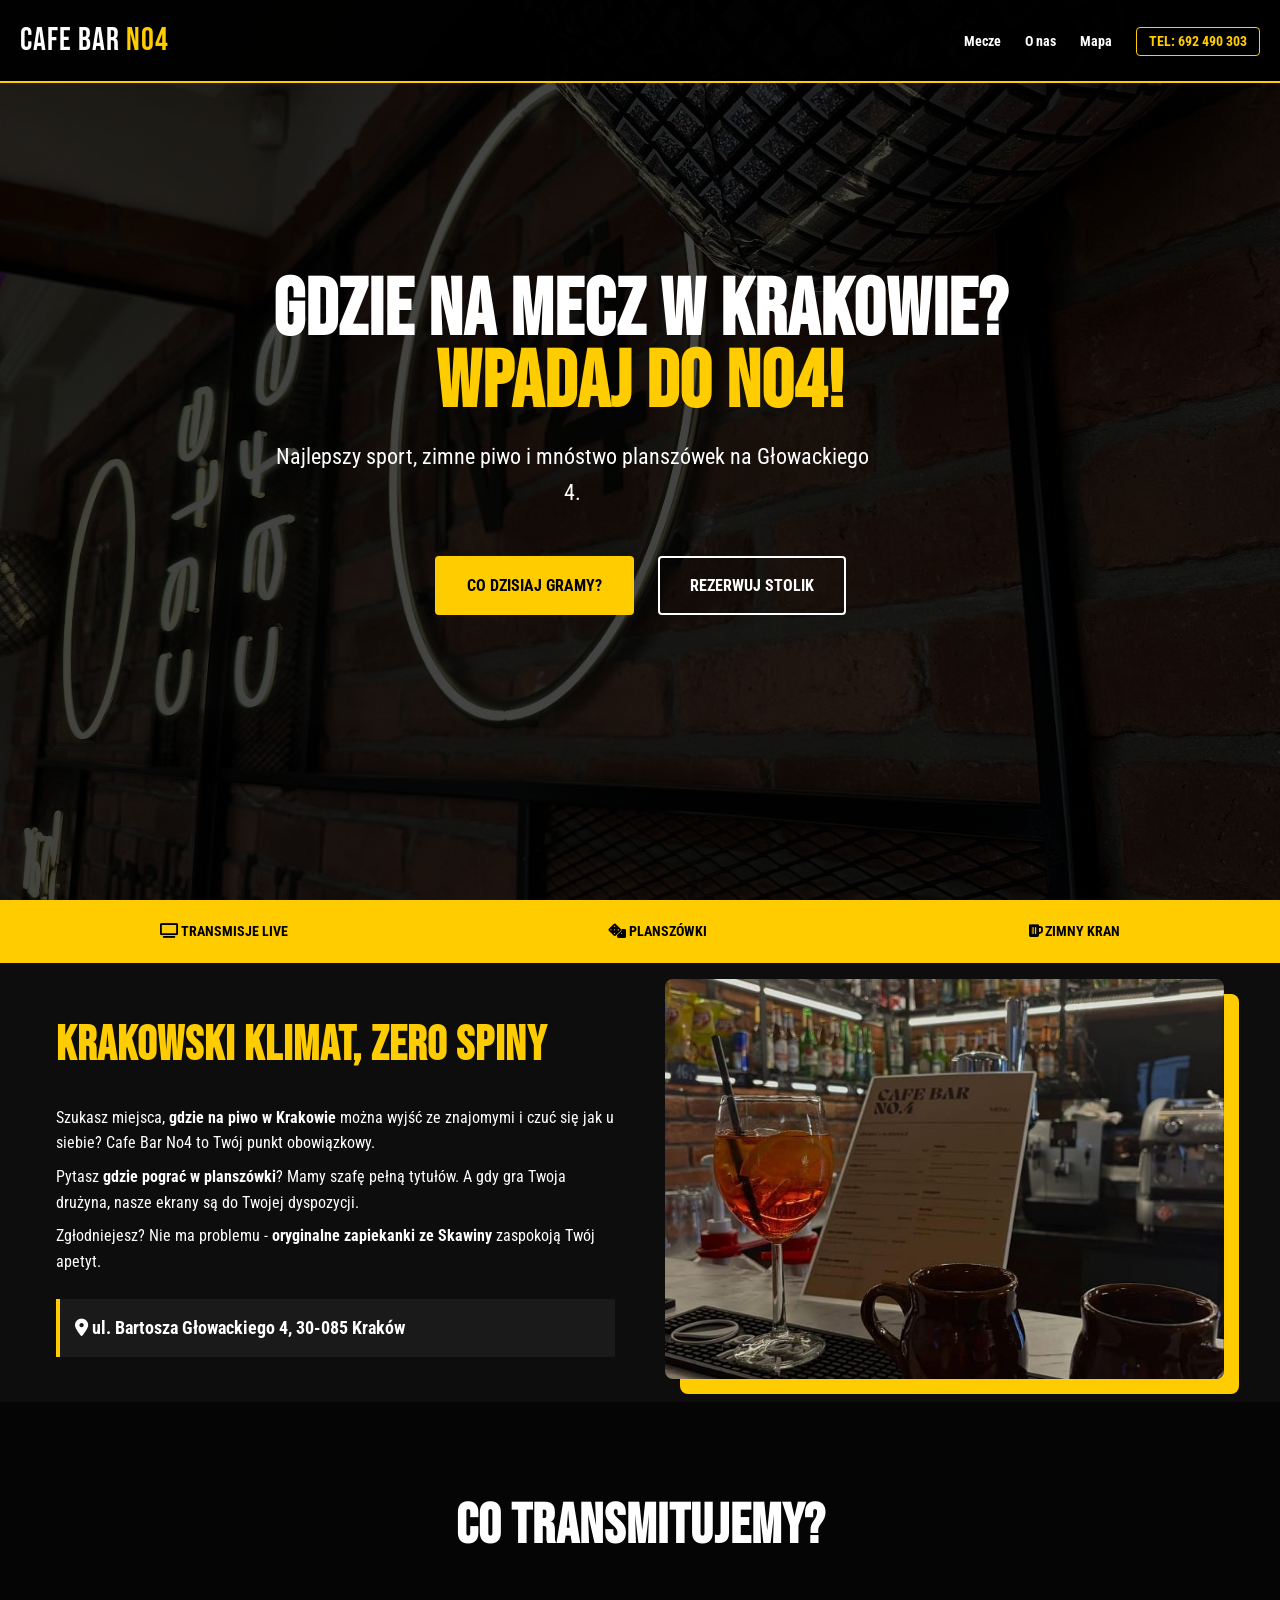
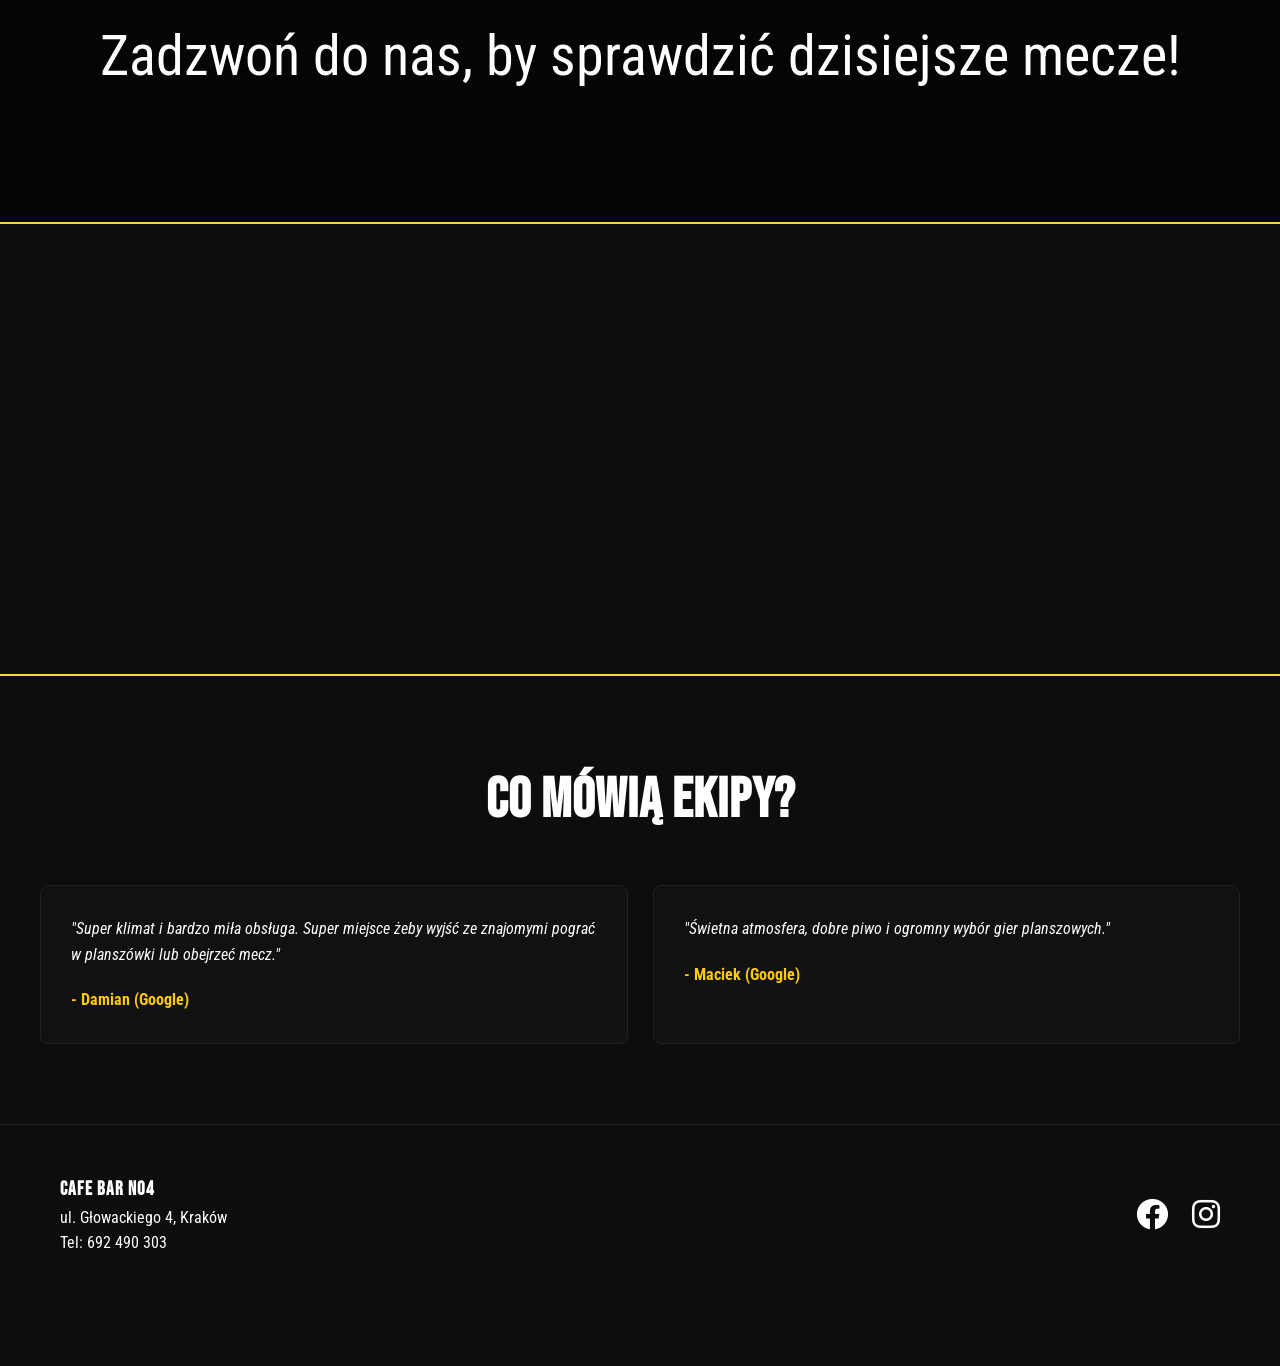
==== index.html @ ab6e10f9 "fix" ====
<!DOCTYPE html>
<html lang="pl">
<head>
    <meta charset="UTF-8">
    <meta name="viewport" content="width=device-width, initial-scale=1.0, maximum-scale=1.0, user-scalable=no">
    <title>Gdzie na mecz w Krakowie? Cafe Bar No4 - Sport, Piwo i Planszówki</title>
    <meta name="description" content="Cafe Bar No4 Kraków (ul. Głowackiego 4). Najlepsze miejsce na mecz live, rzemieślnicze piwo i 50+ planszówek. Sprawdź co dzisiaj transmitujemy!">
    
    <link href="https://fonts.googleapis.com/css2?family=Bebas+Neue&family=Roboto+Condensed:wght@400;700&display=swap" rel="stylesheet">
    <link rel="stylesheet" href="https://cdnjs.cloudflare.com/ajax/libs/font-awesome/6.0.0/css/all.min.css">
    <link href="https://unpkg.com/aos@2.3.1/dist/aos.css" rel="stylesheet">
    <link rel="stylesheet" href="style.css">

    <style>[data-aos] { opacity: 0; }</style>
</head>
<body>

    <nav id="navbar">
        <div class="nav-container">
            <a href="#" class="logo">CAFE BAR <span>No4</span></a>
            <div class="nav-desktop">
                <a href="#sports">Mecze</a>
                <a href="#about">O nas</a>
                <a href="#map">Mapa</a>
                <a href="tel:692490303" class="nav-phone">TEL: 692 490 303</a>
            </div>
        </div>
    </nav>

    <header class="hero">
        <div class="hero-content" data-aos="zoom-in">
            <h1>Gdzie na mecz w Krakowie? <br><span class="yellow">Wpadaj do No4!</span></h1>
            <p>Najlepszy sport, zimne piwo i mnóstwo planszówek na Głowackiego 4.</p>
            <div class="hero-btns">
                <a href="#sports" class="btn-yellow">CO DZISIAJ GRAMY?</a>
                <a href="tel:692490303" class="btn-white">REZERWUJ STOLIK</a>
            </div>
        </div>
    </header>

    <div class="info-strip">
        <div class="strip-item"><i class="fas fa-tv"></i> TRANSMISJE LIVE</div>
        <div class="strip-item"><i class="fas fa-dice"></i> PLANSZÓWKI</div>
        <div class="strip-item"><i class="fas fa-beer"></i> ZIMNY KRAN</div>
    </div>

    <section id="about" class="section container grid">
        <div class="about-text" data-aos="fade-right">
            <h2>Krakowski klimat, zero spiny</h2>
            <p>Szukasz miejsca, <strong>gdzie na piwo w Krakowie</strong> można wyjść ze znajomymi i czuć się jak u siebie? Cafe Bar No4 to Twój punkt obowiązkowy.</p>
            <p>Pytasz <strong>gdzie pograć w planszówki</strong>? Mamy szafę pełną tytułów. A gdy gra Twoja drużyna, nasze ekrany są do Twojej dyspozycji.</p>
            <p>Zgłodniejesz? Nie ma problemu - <strong>oryginalne zapiekanki ze Skawiny</strong> zaspokoją Twój apetyt.</p>
            <div class="address-box">
                <i class="fas fa-map-marker-alt"></i> ul. Bartosza Głowackiego 4, 30-085 Kraków
            </div>
        </div>
        <div class="about-img" data-aos="fade-left">
            <img src="foto.jpg" alt="Wnętrze No4">
        </div>
    </section>

    <section id="sports" class="section bg-darker">
        <div class="container">
            <h2 class="center">CO TRANSMITUJEMY?</h2>
            <div id="match-list" class="match-grid">
                <div class="loader">Sprawdzanie dzisiejszych meczów...</div>
            </div>
        </div>
    </section>

    <section id="map" class="map-section">
        <iframe 
            width="100%" 
            height="450" 
            style="border:0" 
            loading="lazy" 
            allowfullscreen 
            src="https://www.google.com/maps/embed?pb=!1m18!1m12!1m3!1d3183.9623080897013!2d19.903210476924865!3d50.07681461419553!2m3!1f0!2f0!3f0!3m2!1i1024!2i768!4f13.1!3m3!1m2!1s0x47165b6a20a7015d%3A0xbe7b2e2c30377172!2sCafe%20Bar%20No4!5e1!3m2!1spl!2spl!4v1775043217038!5m2!1spl!2spl">
        </iframe>
    </section>

    <section id="reviews" class="section container">
        <h2 class="center">CO MÓWIĄ EKIPY?</h2>
        <div class="review-grid">
            <div class="rev-card" data-aos="fade-up">
                <p>"Super klimat i bardzo miła obsługa. Super miejsce żeby wyjść ze znajomymi pograć w planszówki lub obejrzeć mecz."</p>
                <span>- Damian (Google)</span>
            </div>
            <div class="rev-card" data-aos="fade-up" data-aos-delay="100">
                <p>"Świetna atmosfera, dobre piwo i ogromny wybór gier planszowych."</p>
                <span>- Maciek (Google)</span>
            </div>
        </div>
    </section>

    <footer>
        <div class="container footer-content">
            <div class="f-box">
                <h3>Cafe Bar No4</h3>
                <p>ul. Głowackiego 4, Kraków</p>
                <p>Tel: 692 490 303</p>
            </div>
            <div class="f-social">
                <a href="https://www.facebook.com/cafebarno4/"><i class="fab fa-facebook"></i></a>
                <a href="https://www.instagram.com/cafebarno4/"><i class="fab fa-instagram"></i></a>
            </div>
        </div>
    </footer>

    <div class="mobile-cta">
        <a href="tel:692490303"><i class="fas fa-phone"></i> ZADZWOŃ</a>
        <a href="https://www.google.com/maps/dir/?api=1&destination=Cafe+Bar+No4+Krakow" target="_blank"><i class="fas fa-map-marker-alt"></i> PROWADŹ</a>
    </div>

    <script src="https://unpkg.com/aos@2.3.1/dist/aos.js"></script>
    <script src="script.js"></script>
</body>
</html>
---- style.css ----
:root {
    --yellow: #ffcc00;
    --black: #0d0d0d;
    --grey: #1a1a1a;
    --white: #ffffff;
}

* { margin: 0; padding: 0; box-sizing: border-box; -webkit-tap-highlight-color: transparent; }
body { 
    font-family: 'Roboto Condensed', sans-serif; 
    background: var(--black); color: var(--white); 
    line-height: 1.6; overflow-x: hidden;
}

h1, h2, h3, .logo { font-family: 'Bebas Neue', cursive; letter-spacing: 1px; }
.container { max-width: 1200px; margin: 0 auto; padding: 0 20px; }
.yellow { color: var(--yellow); }
.center { text-align: center; margin-bottom: 40px; font-size: 3.5rem; }
.section { padding: 80px 0; }
.bg-darker { background: #050505; }

/* Navbar */
nav {
    background: rgba(0,0,0,0.95);
    padding: 15px 0;
    position: fixed; width: 100%; top: 0; z-index: 999;
    border-bottom: 2px solid var(--yellow);
}
.nav-container { display: flex; justify-content: space-between; align-items: center; padding: 0 20px; }
.logo { font-size: 2rem; text-decoration: none; color: white; }
.logo span { color: var(--yellow); }
.nav-desktop a { color: white; text-decoration: none; margin-left: 20px; font-weight: bold; font-size: 0.9rem; transition: 0.3s; }
.nav-desktop a:hover { color: var(--yellow); }
.nav-phone { color: var(--yellow) !important; border: 1px solid var(--yellow); padding: 5px 12px; border-radius: 4px; }

/* Hero */
.hero {
    height: 100vh;
    background: linear-gradient(rgba(0,0,0,0.7), rgba(0,0,0,0.7)), url('hero.jpg');
    background-size: cover; background-position: center;
    display: flex; align-items: center; justify-content: center; text-align: center;
}
.hero h1 { font-size: 5rem; line-height: 0.9; margin-bottom: 20px; }
.hero p { font-size: 1.4rem; margin-bottom: 35px; max-width: 600px; }

.btn-yellow, .btn-white { padding: 15px 30px; text-decoration: none; font-weight: bold; display: inline-block; margin: 10px; border-radius: 4px; transition: 0.3s; }
.btn-yellow { background: var(--yellow); color: black; border: 2px solid var(--yellow); }
.btn-white { border: 2px solid white; color: white; }
.btn-yellow:hover { transform: scale(1.05); background: white; border-color: white; }

/* Info Strip */
.info-strip { background: var(--yellow); color: black; display: flex; justify-content: space-around; padding: 20px 0; font-weight: bold; text-transform: uppercase; font-size: 0.9rem; }

/* Grid & About */
.grid { display: grid; grid-template-columns: 1fr 1fr; gap: 50px; align-items: center; padding: 16px; }
.about-text h2 { font-size: 3rem; color: var(--yellow); margin-bottom: 20px; }
.about-text p { margin-bottom: 8px; }
.address-box { background: var(--grey); padding: 15px; border-left: 4px solid var(--yellow); margin-top: 25px; font-weight: bold; font-size: 1.1rem; }
.about-img img { width: 100%; border-radius: 8px; box-shadow: 15px 15px 0 var(--yellow); }

/* Matches */
.match-grid { display: grid; grid-template-columns: repeat(auto-fit, minmax(280px, 1fr)); gap: 20px; }
.match-card { background: var(--grey); padding: 25px; border: 1px solid #333; transition: 0.3s; }
.match-card:hover { border-color: var(--yellow); transform: translateY(-5px); }

/* Mapa */
.map-section { width: 100%; line-height: 0; filter: grayscale(0.4) contrast(1.1); border-top: 2px solid var(--yellow); border-bottom: 2px solid var(--yellow); }
.map-section:hover { filter: grayscale(0); }

/* Reviews */
.review-grid { display: grid; grid-template-columns: 1fr 1fr; gap: 25px; }
.rev-card { background: #111; padding: 30px; border: 1px solid #222; font-style: italic; border-radius: 8px; }
.rev-card span { display: block; margin-top: 20px; color: var(--yellow); font-weight: bold; font-style: normal; }

/* Footer */
footer { padding: 50px 0 110px; border-top: 1px solid #222; }
.footer-content { display: flex; justify-content: space-between; align-items: center; }
.f-social a { color: white; font-size: 2rem; margin-left: 20px; transition: 0.3s; }
.f-social a:hover { color: var(--yellow); }

/* Mobile CTA - Fixed Fix */
.mobile-cta { 
    display: none; 
    position: fixed; bottom: 0; left: 0; width: 100%; 
    background: var(--yellow); z-index: 9999;
    box-shadow: 0 -4px 15px rgba(0,0,0,0.6); height: 65px;
}
.mobile-cta a { 
    flex: 1; display: flex; align-items: center; justify-content: center;
    color: black; text-decoration: none; font-weight: 900; font-size: 0.9rem;
    border-right: 1px solid rgba(0,0,0,0.1); 
}
.mobile-cta i { margin-right: 10px; font-size: 1.2rem; }

@media (max-width: 768px) {
    .grid { grid-template-columns: 1fr; }
    .hero h1 { font-size: 3.2rem; }
    .nav-desktop { display: none; }
    .mobile-cta { display: flex; }
    .info-strip { flex-direction: column; text-align: center; gap: 12px; }
    .review-grid { grid-template-columns: 1fr; }
    .center { font-size: 2.5rem; }
}
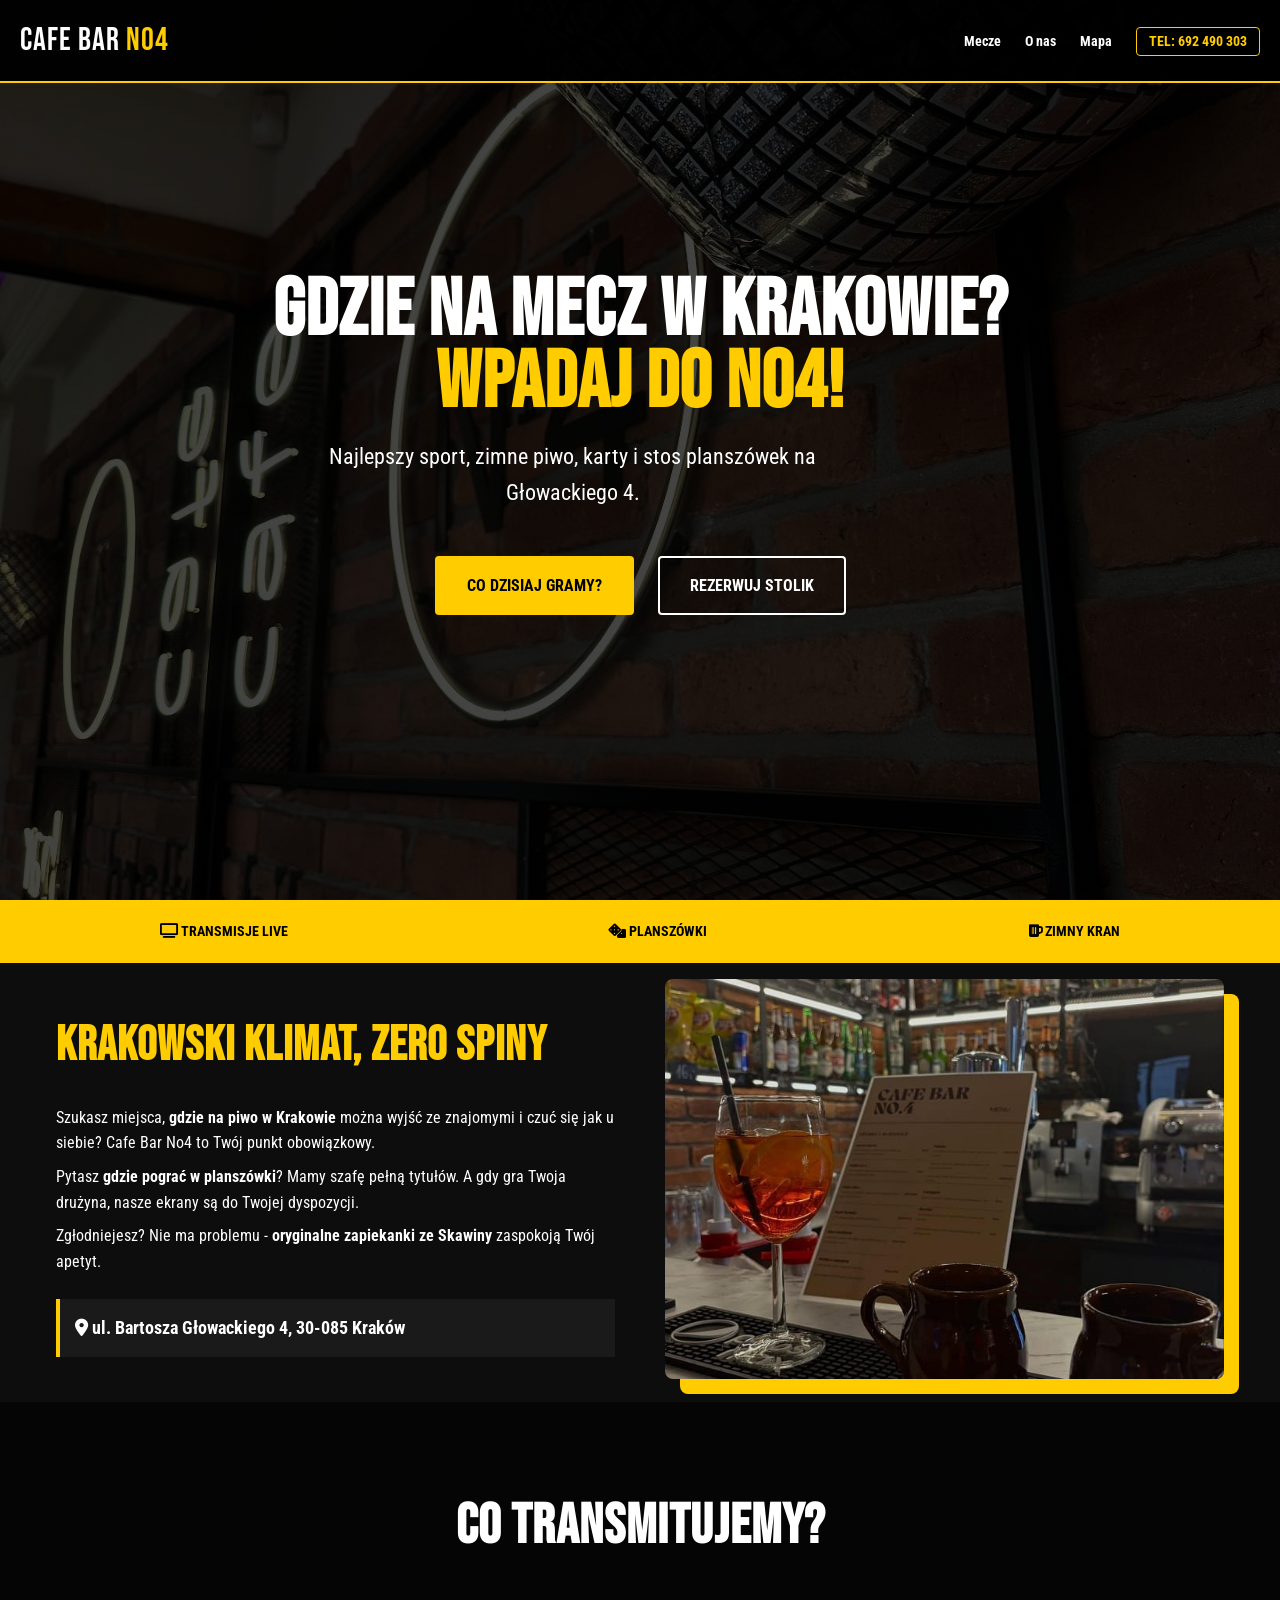
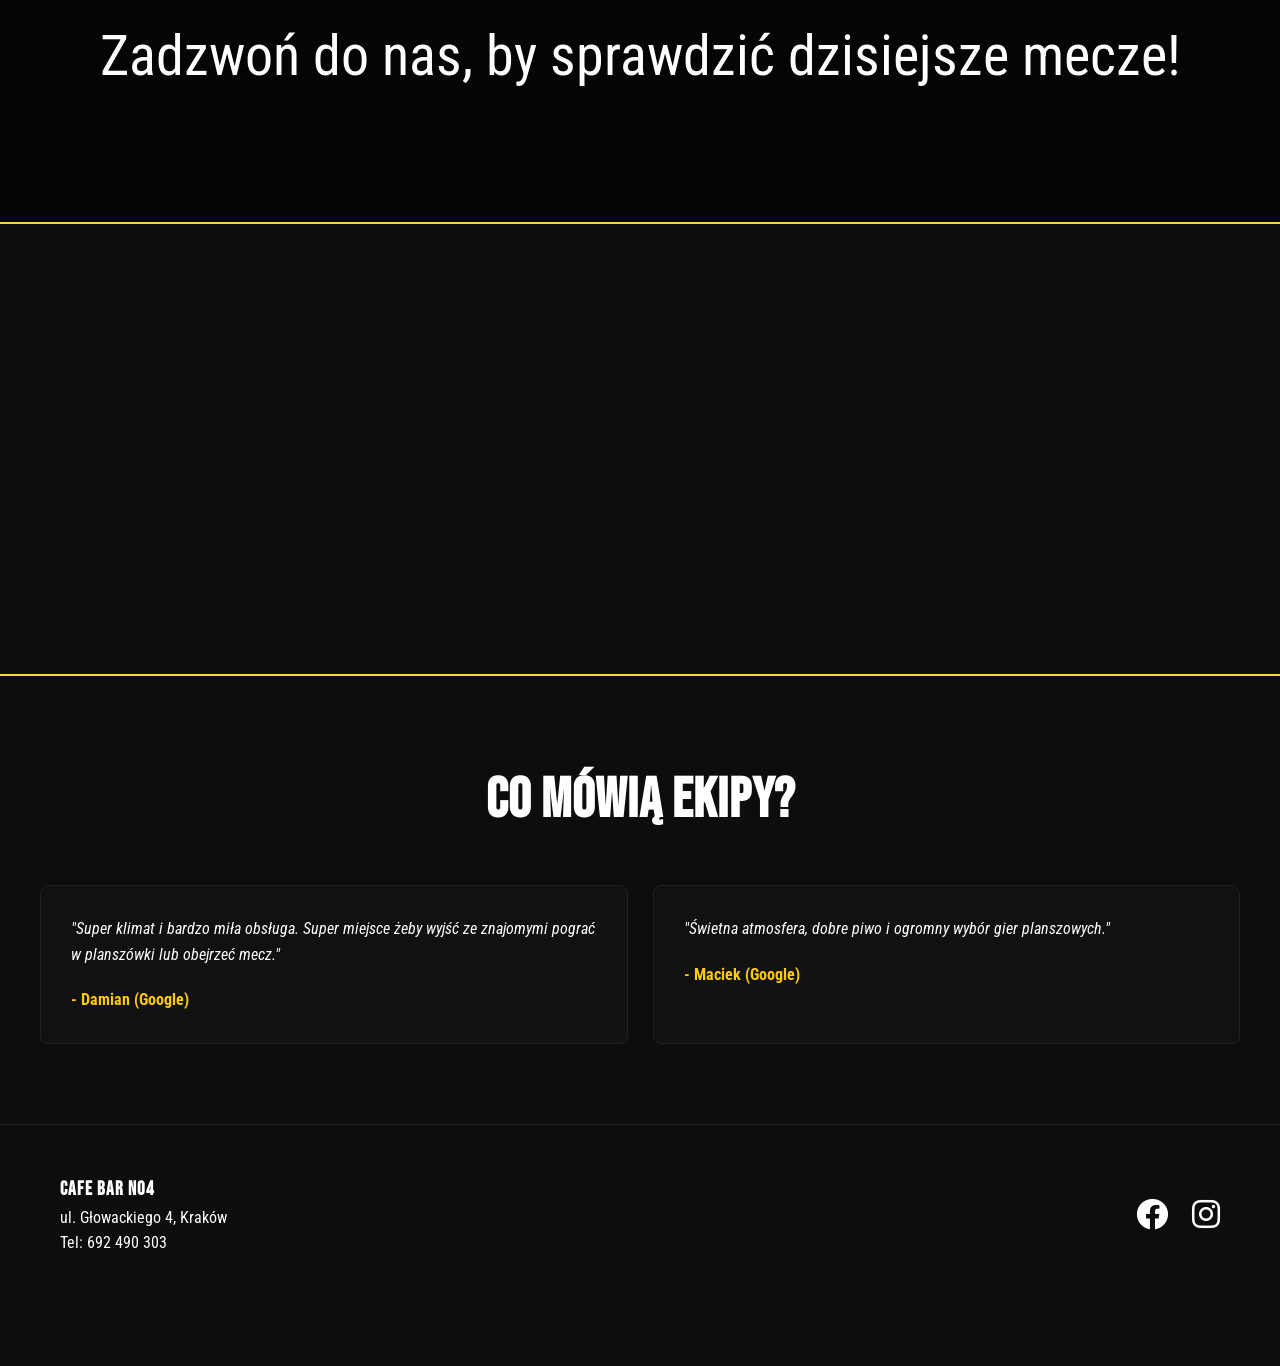
==== commit 2dedf722: "fix" ====
--- a/index.html
+++ b/index.html
@@ -30,7 +30,7 @@
     <header class="hero">
         <div class="hero-content" data-aos="zoom-in">
             <h1>Gdzie na mecz w Krakowie? <br><span class="yellow">Wpadaj do No4!</span></h1>
-            <p>Najlepszy sport, zimne piwo i mnóstwo planszówek na Głowackiego 4.</p>
+            <p>Najlepszy sport, zimne piwo, karty i stos planszówek na Głowackiego 4.</p>
             <div class="hero-btns">
                 <a href="#sports" class="btn-yellow">CO DZISIAJ GRAMY?</a>
                 <a href="tel:692490303" class="btn-white">REZERWUJ STOLIK</a>
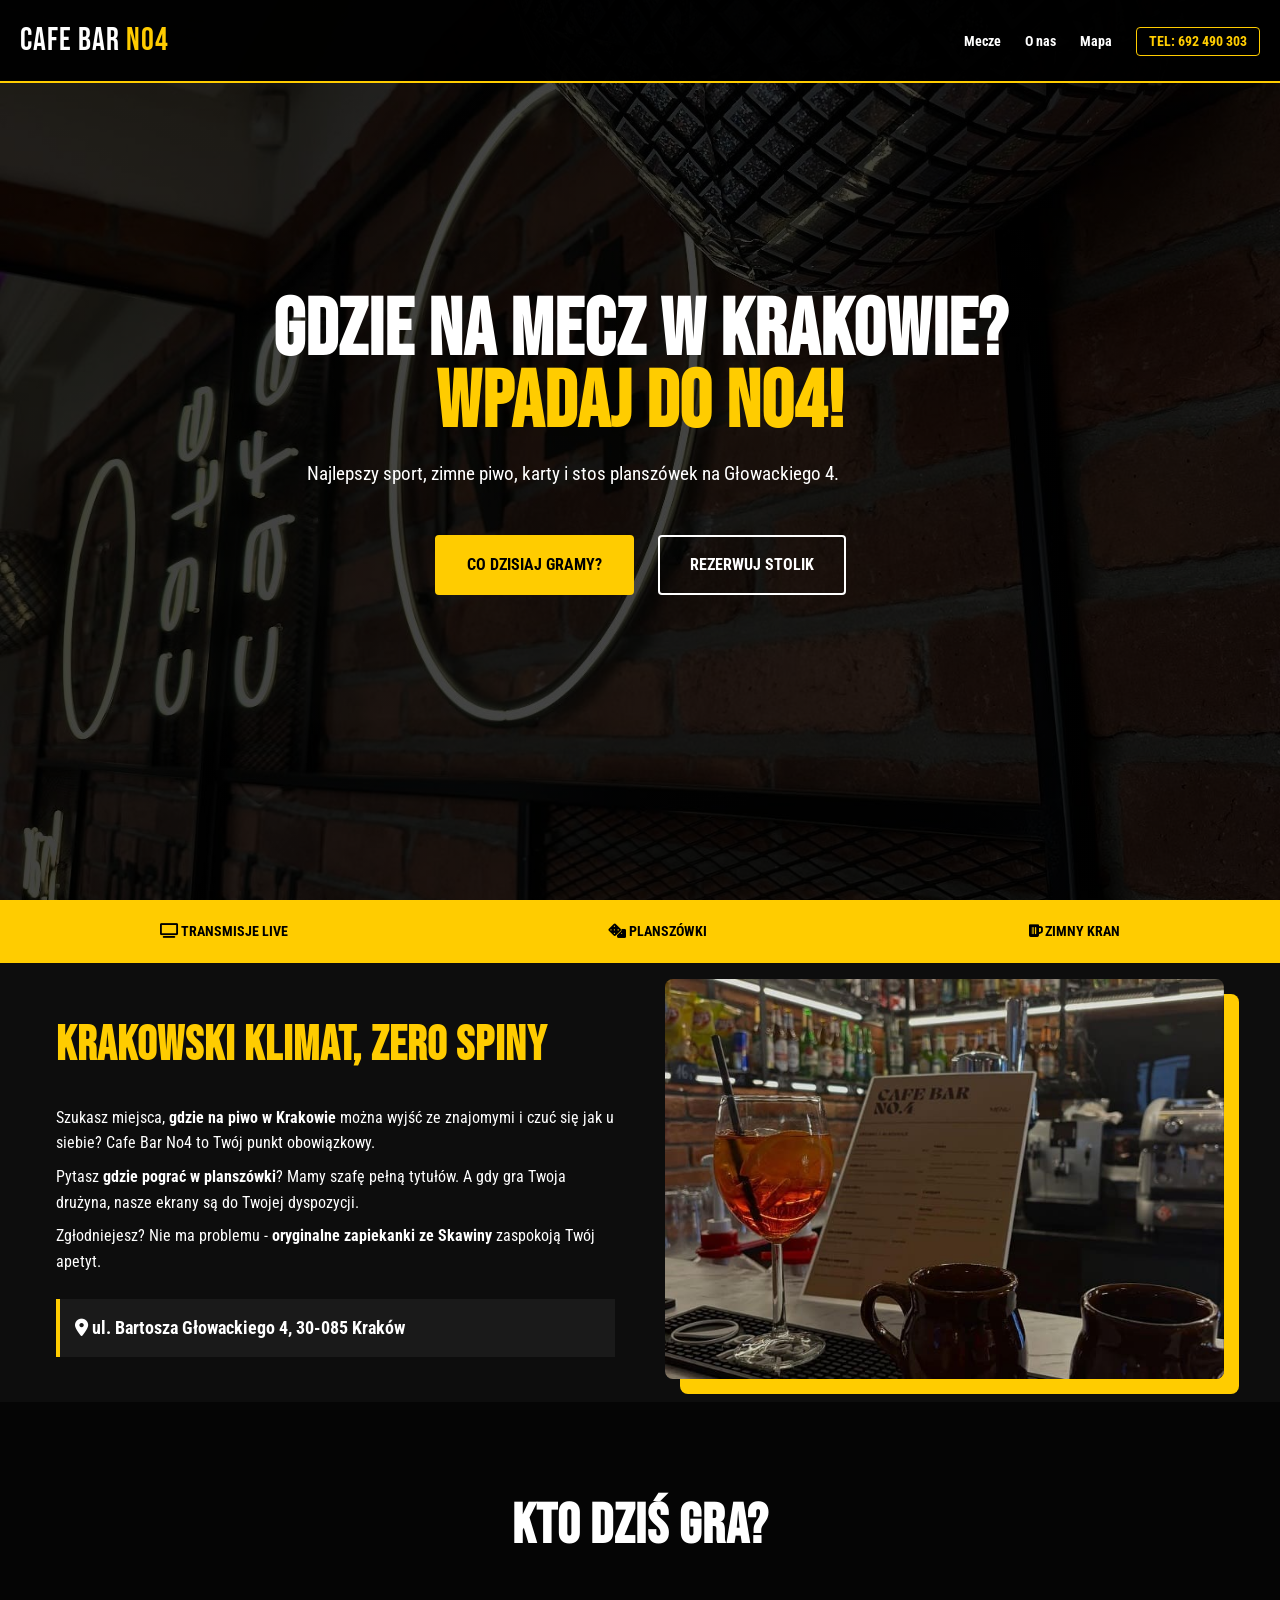
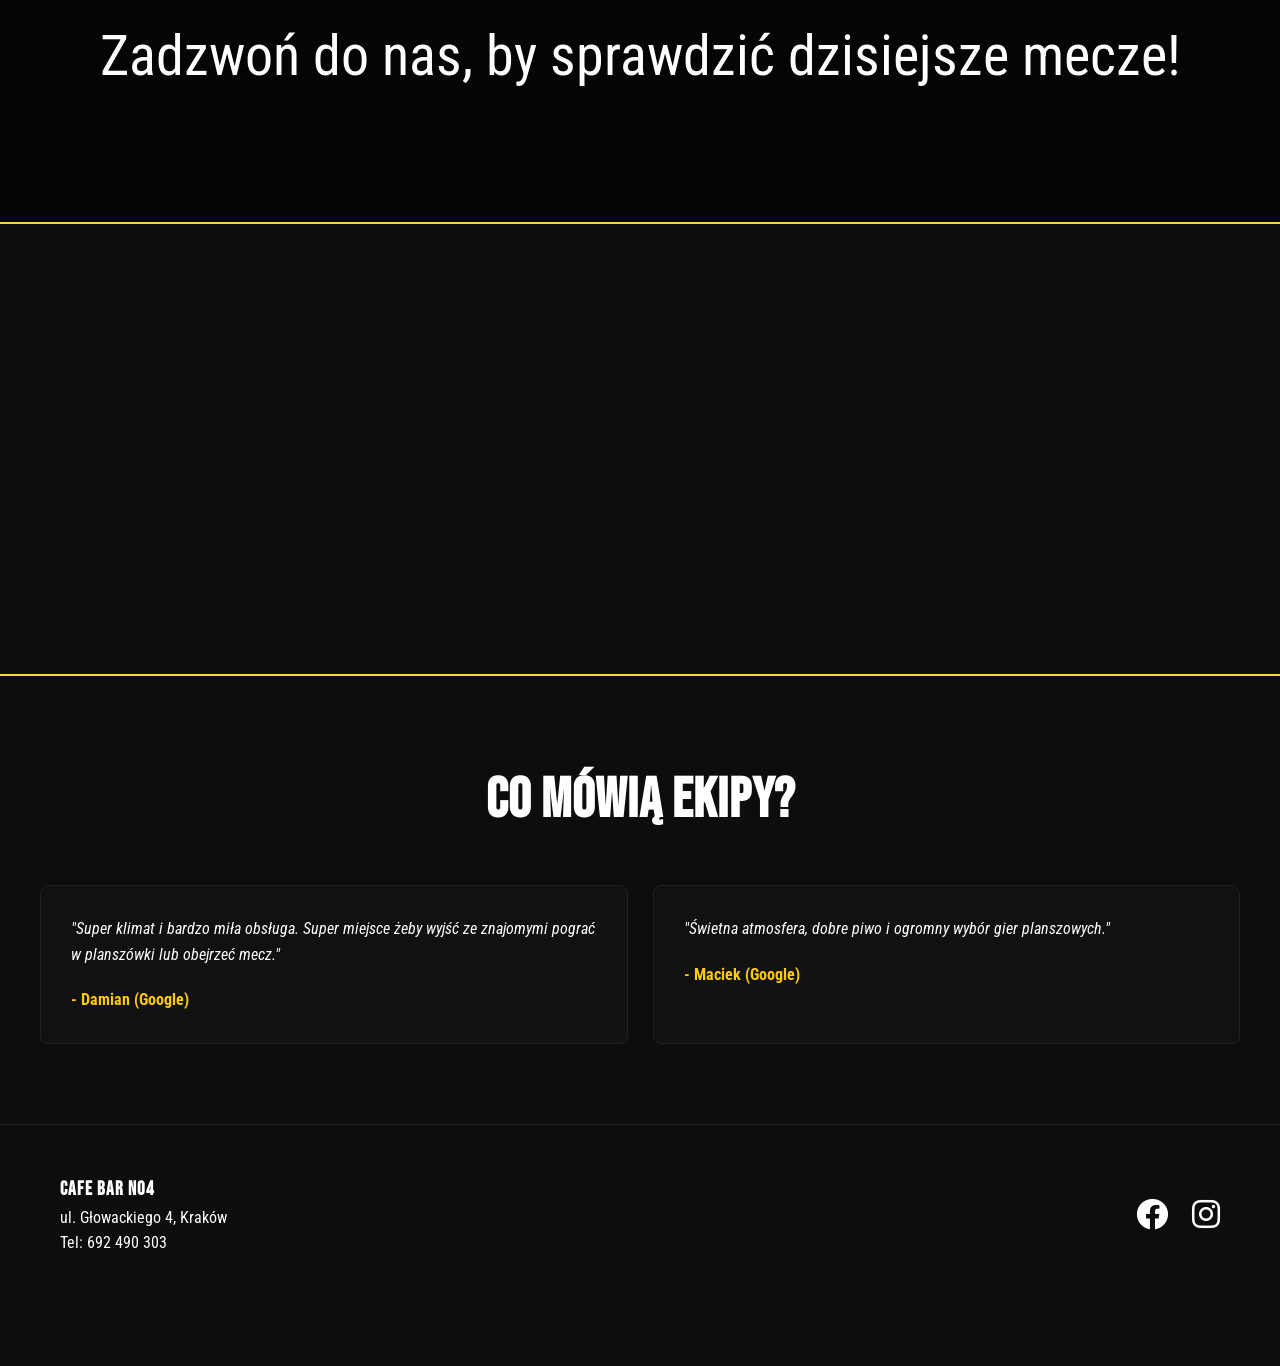
==== commit 8698dcc5: "v2" ====
--- a/index.html
+++ b/index.html
@@ -30,7 +30,7 @@
     <header class="hero">
         <div class="hero-content" data-aos="zoom-in">
             <h1>Gdzie na mecz w Krakowie? <br><span class="yellow">Wpadaj do No4!</span></h1>
-            <p>Najlepszy sport, zimne piwo, karty i stos planszówek na Głowackiego 4.</p>
+            <p>Najlepszy sport, zimne piwo, karty i stos planszówek na Głowackiego&nbsp4.</p>
             <div class="hero-btns">
                 <a href="#sports" class="btn-yellow">CO DZISIAJ GRAMY?</a>
                 <a href="tel:692490303" class="btn-white">REZERWUJ STOLIK</a>
@@ -61,7 +61,7 @@
 
     <section id="sports" class="section bg-darker">
         <div class="container">
-            <h2 class="center">CO TRANSMITUJEMY?</h2>
+            <h2 class="center">KTO DZIŚ GRA?</h2>
             <div id="match-list" class="match-grid">
                 <div class="loader">Sprawdzanie dzisiejszych meczów...</div>
             </div>
--- a/style.css
+++ b/style.css
@@ -41,7 +41,7 @@
     display: flex; align-items: center; justify-content: center; text-align: center;
 }
 .hero h1 { font-size: 5rem; line-height: 0.9; margin-bottom: 20px; }
-.hero p { font-size: 1.4rem; margin-bottom: 35px; max-width: 600px; }
+.hero p { font-size: 1.2rem; margin-bottom: 35px; max-width: 600px; }
 
 .btn-yellow, .btn-white { padding: 15px 30px; text-decoration: none; font-weight: bold; display: inline-block; margin: 10px; border-radius: 4px; transition: 0.3s; }
 .btn-yellow { background: var(--yellow); color: black; border: 2px solid var(--yellow); }
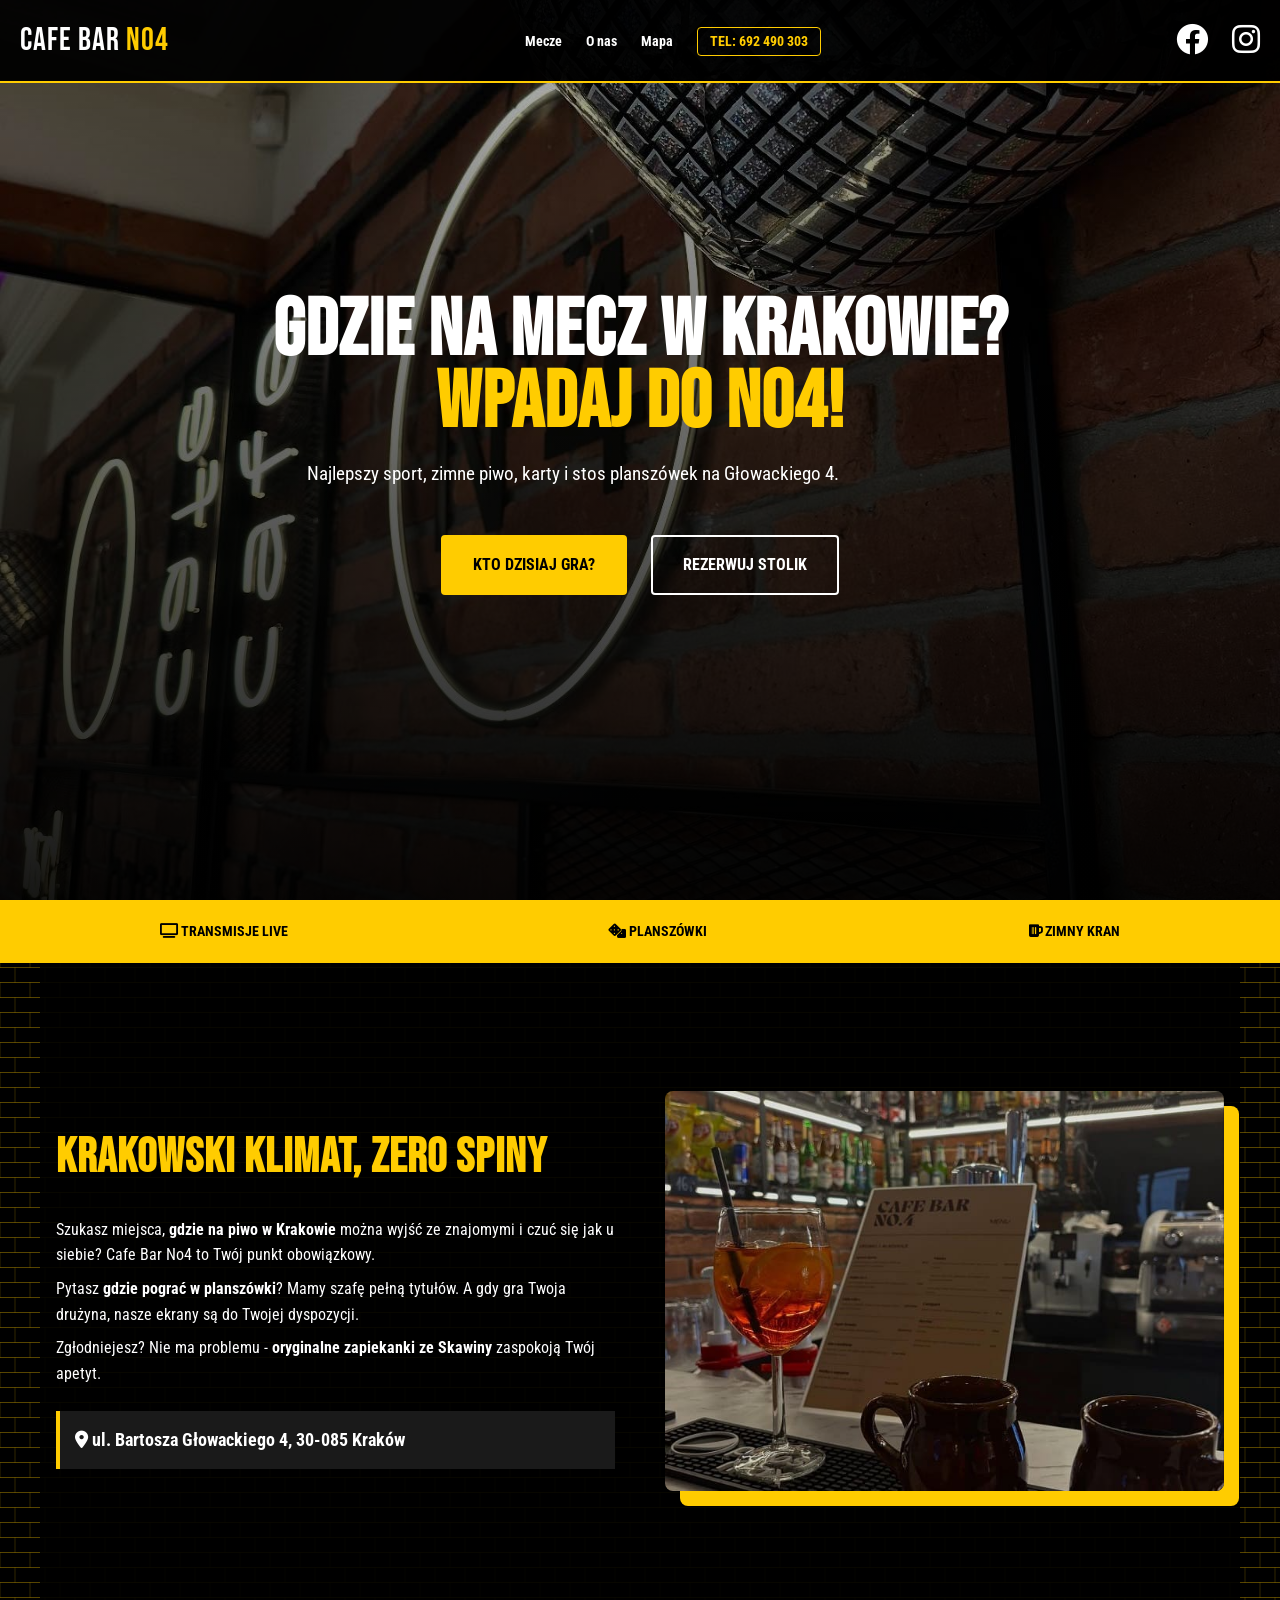
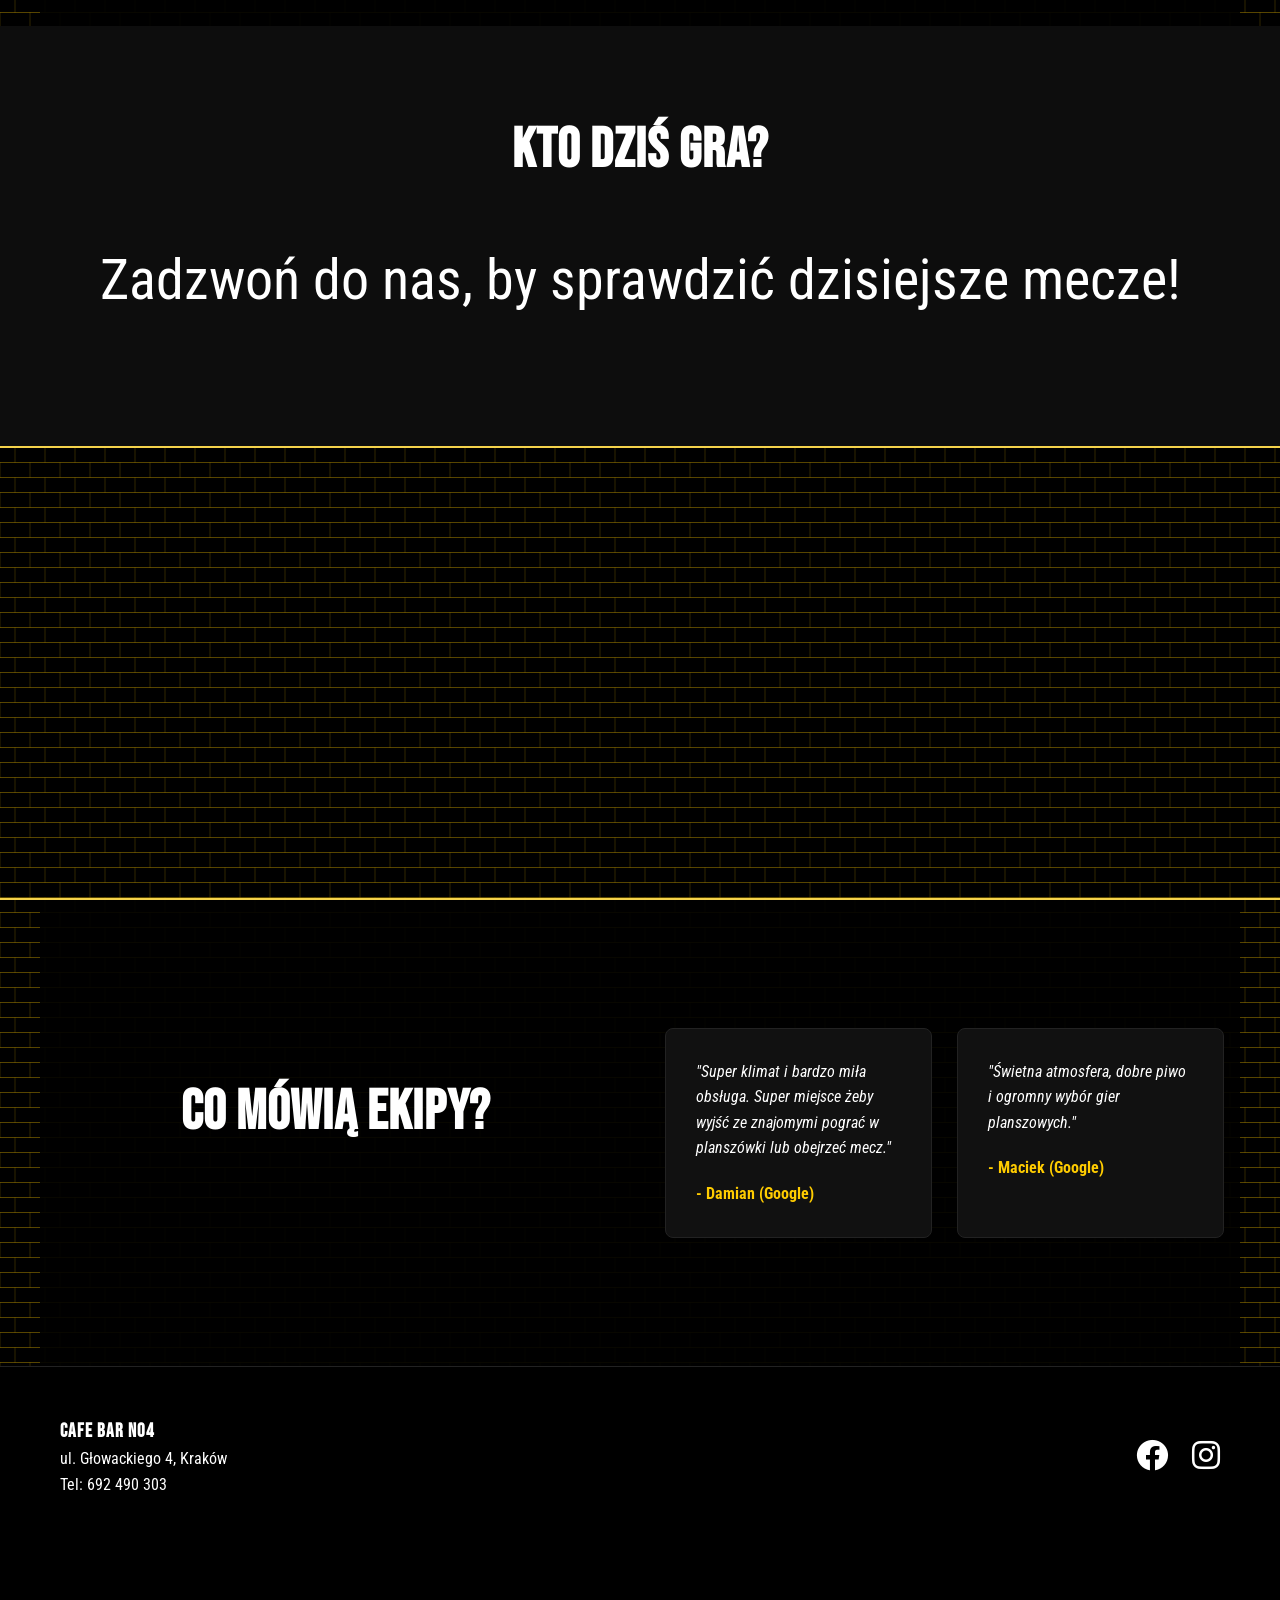
==== commit 58c26faf: "front  v2" ====
--- a/index.html
+++ b/index.html
@@ -10,6 +10,11 @@
     <link rel="stylesheet" href="https://cdnjs.cloudflare.com/ajax/libs/font-awesome/6.0.0/css/all.min.css">
     <link href="https://unpkg.com/aos@2.3.1/dist/aos.css" rel="stylesheet">
     <link rel="stylesheet" href="style.css">
+    <link rel="icon" type="image/png" href="favicon/favicon-96x96.png" sizes="96x96" />
+    <link rel="icon" type="image/svg+xml" href="favicon/favicon.svg" />
+    <link rel="shortcut icon" href="favicon/favicon.ico" />
+    <link rel="apple-touch-icon" sizes="180x180" href="favicon/apple-touch-icon.png" />
+    <link rel="manifest" href="favicon/site.webmanifest" />
 
     <style>[data-aos] { opacity: 0; }</style>
 </head>
@@ -24,6 +29,10 @@
                 <a href="#map">Mapa</a>
                 <a href="tel:692490303" class="nav-phone">TEL: 692 490 303</a>
             </div>
+            <div class="f-social">
+                <a href="https://www.facebook.com/cafebarno4/"><i class="fab fa-facebook"></i></a>
+                <a href="https://www.instagram.com/cafebarno4/"><i class="fab fa-instagram"></i></a>
+            </div>
         </div>
     </nav>
 
@@ -32,7 +41,7 @@
             <h1>Gdzie na mecz w Krakowie? <br><span class="yellow">Wpadaj do No4!</span></h1>
             <p>Najlepszy sport, zimne piwo, karty i stos planszówek na Głowackiego&nbsp4.</p>
             <div class="hero-btns">
-                <a href="#sports" class="btn-yellow">CO DZISIAJ GRAMY?</a>
+                <a href="#sports" class="btn-yellow">KTO DZISIAJ GRA?</a>
                 <a href="tel:692490303" class="btn-white">REZERWUJ STOLIK</a>
             </div>
         </div>
@@ -79,7 +88,7 @@
         </iframe>
     </section>
 
-    <section id="reviews" class="section container">
+    <section id="reviews" class="section container grid">
         <h2 class="center">CO MÓWIĄ EKIPY?</h2>
         <div class="review-grid">
             <div class="rev-card" data-aos="fade-up">
--- a/style.css
+++ b/style.css
@@ -10,6 +10,7 @@
     font-family: 'Roboto Condensed', sans-serif; 
     background: var(--black); color: var(--white); 
     line-height: 1.6; overflow-x: hidden;
+    background-image: url("data:image/svg+xml,<svg id='patternId' width='100%' height='100%' xmlns='http://www.w3.org/2000/svg'><defs><pattern id='a' patternUnits='userSpaceOnUse' width='30' height='30' patternTransform='scale(1) rotate(0)'><rect x='0' y='0' width='100%' height='100%' fill='%23000000ff'/><path d='M0 22.5h30v15H0zm15-15h30v15H15m-30-15h30v15h-30zm15-15h30v15H0z'  stroke-width='0.5' stroke='%23ffcc0060' fill='none'/></pattern></defs><rect width='800%' height='800%' transform='translate(0,0)' fill='url(%23a)'/></svg>")
 }
 
 h1, h2, h3, .logo { font-family: 'Bebas Neue', cursive; letter-spacing: 1px; }
@@ -17,7 +18,7 @@
 .yellow { color: var(--yellow); }
 .center { text-align: center; margin-bottom: 40px; font-size: 3.5rem; }
 .section { padding: 80px 0; }
-.bg-darker { background: #050505; }
+.bg-darker { background: var(--black); }
 
 /* Navbar */
 nav {
@@ -36,7 +37,7 @@
 /* Hero */
 .hero {
     height: 100vh;
-    background: linear-gradient(rgba(0,0,0,0.7), rgba(0,0,0,0.7)), url('hero.jpg');
+    background: linear-gradient(rgba(0,0,0,0.2) 0, rgba(0,0,0,0.9)) 75%, url('hero.jpg');
     background-size: cover; background-position: center;
     display: flex; align-items: center; justify-content: center; text-align: center;
 }
@@ -52,7 +53,7 @@
 .info-strip { background: var(--yellow); color: black; display: flex; justify-content: space-around; padding: 20px 0; font-weight: bold; text-transform: uppercase; font-size: 0.9rem; }
 
 /* Grid & About */
-.grid { display: grid; grid-template-columns: 1fr 1fr; gap: 50px; align-items: center; padding: 16px; }
+.grid { display: grid; grid-template-columns: 1fr 1fr; gap: 50px; align-items: center; padding: 128px 16px; background-color: rgba(0,0,0,0.9); }
 .about-text h2 { font-size: 3rem; color: var(--yellow); margin-bottom: 20px; }
 .about-text p { margin-bottom: 8px; }
 .address-box { background: var(--grey); padding: 15px; border-left: 4px solid var(--yellow); margin-top: 25px; font-weight: bold; font-size: 1.1rem; }
@@ -73,7 +74,7 @@
 .rev-card span { display: block; margin-top: 20px; color: var(--yellow); font-weight: bold; font-style: normal; }
 
 /* Footer */
-footer { padding: 50px 0 110px; border-top: 1px solid #222; }
+footer { padding: 50px 0 110px; border-top: 1px solid #222; background-color: #000000; }
 .footer-content { display: flex; justify-content: space-between; align-items: center; }
 .f-social a { color: white; font-size: 2rem; margin-left: 20px; transition: 0.3s; }
 .f-social a:hover { color: var(--yellow); }
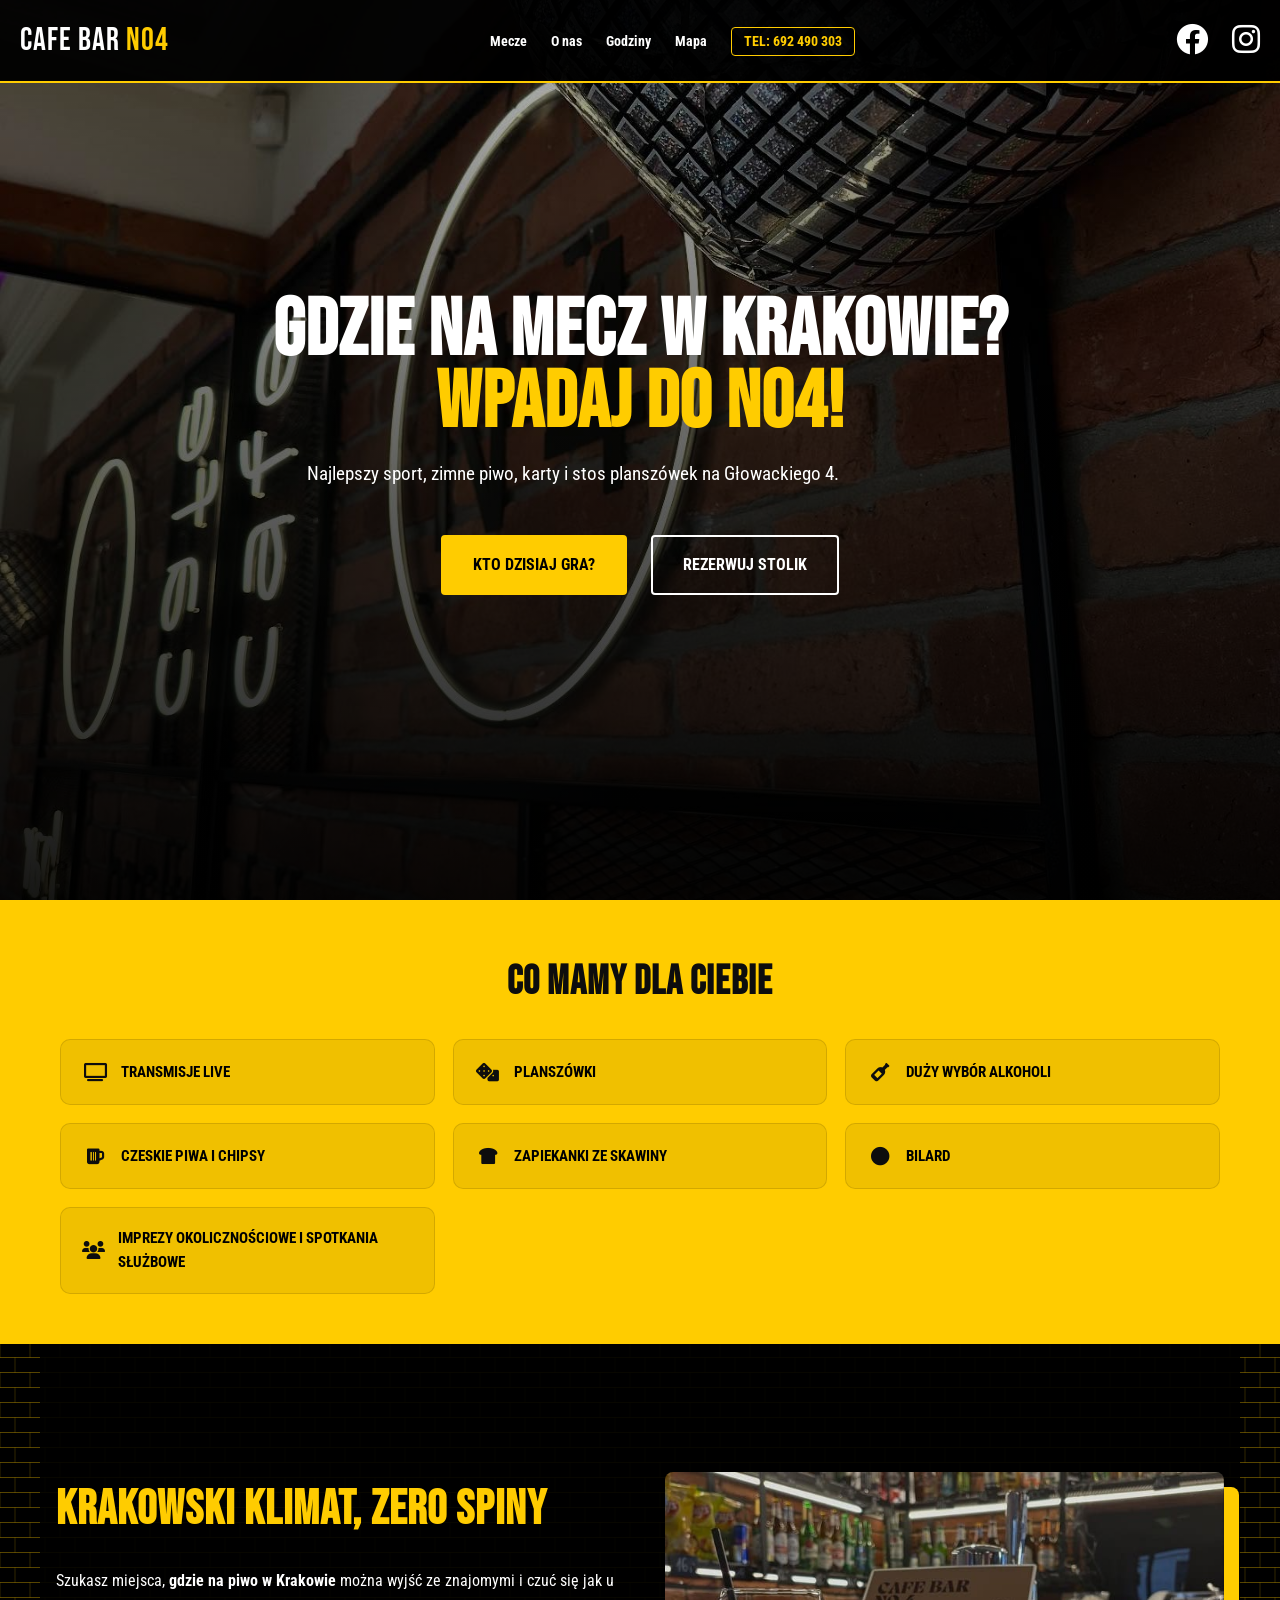
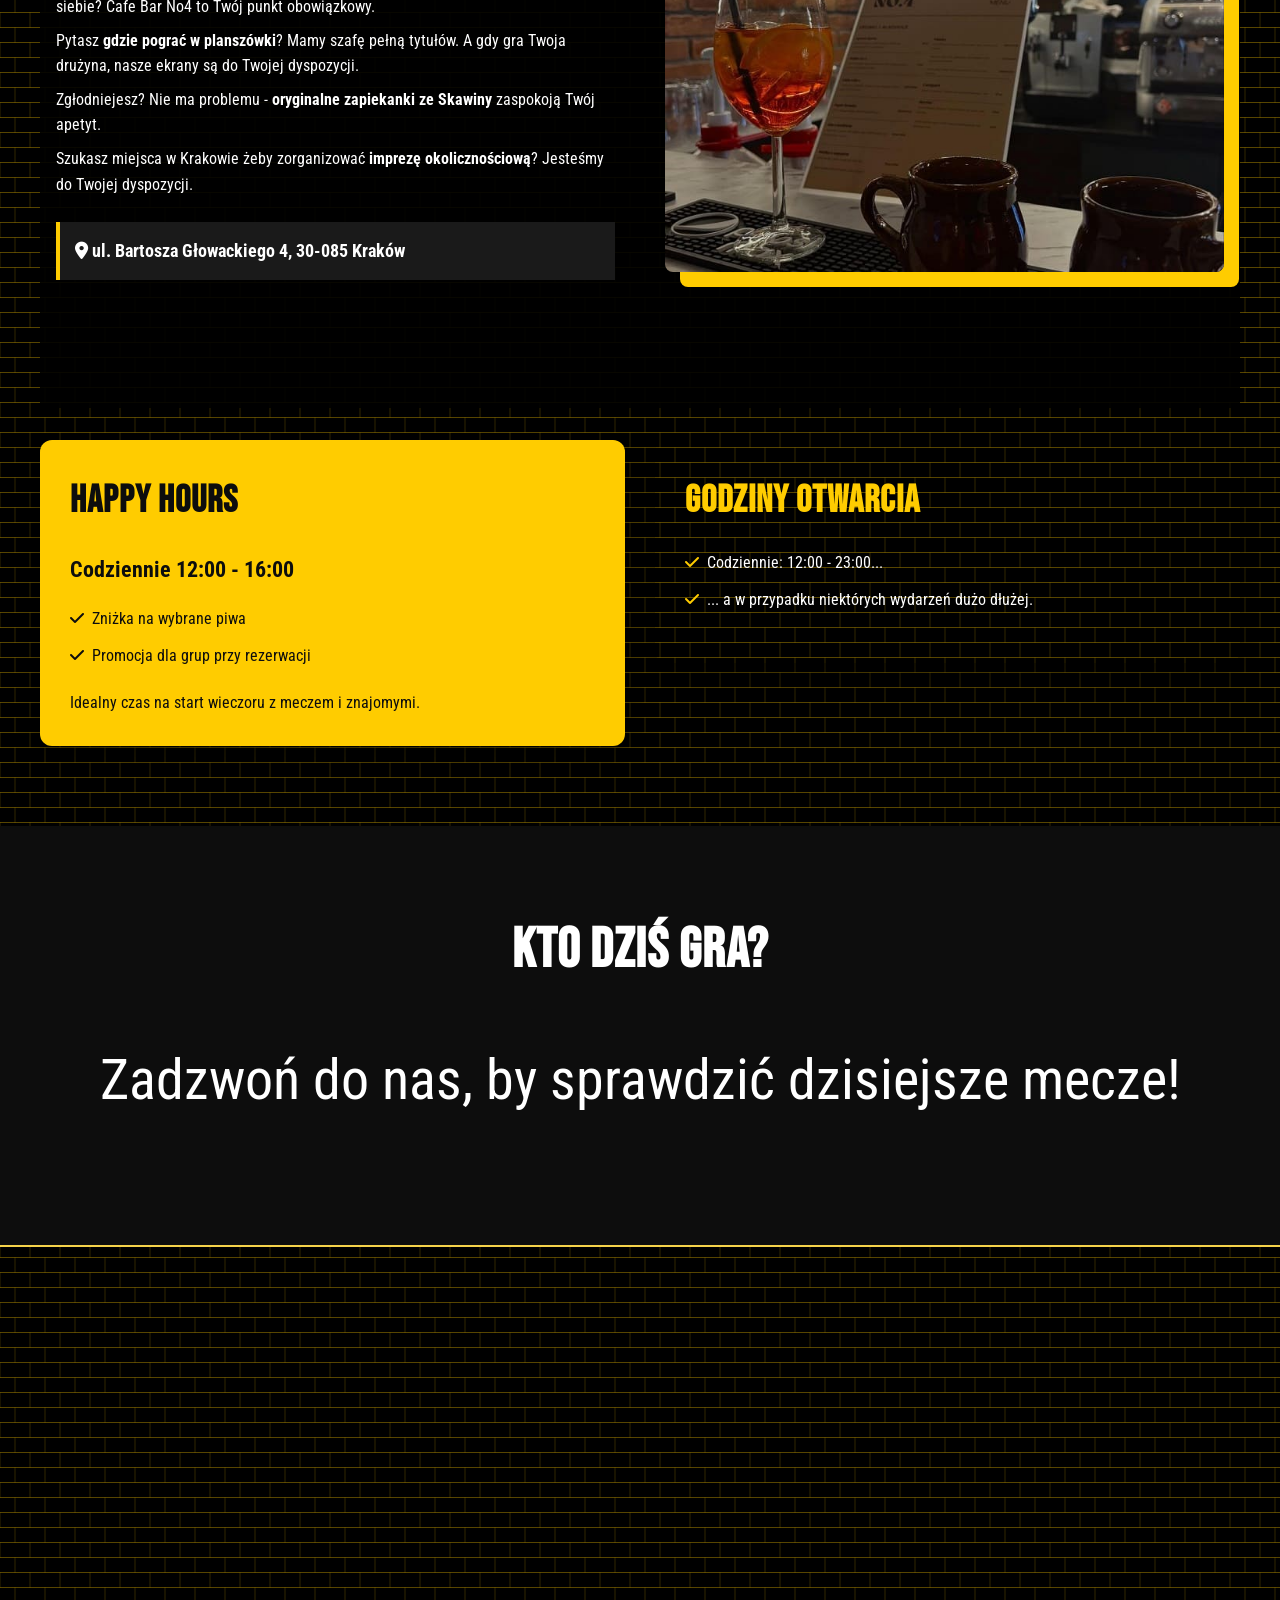
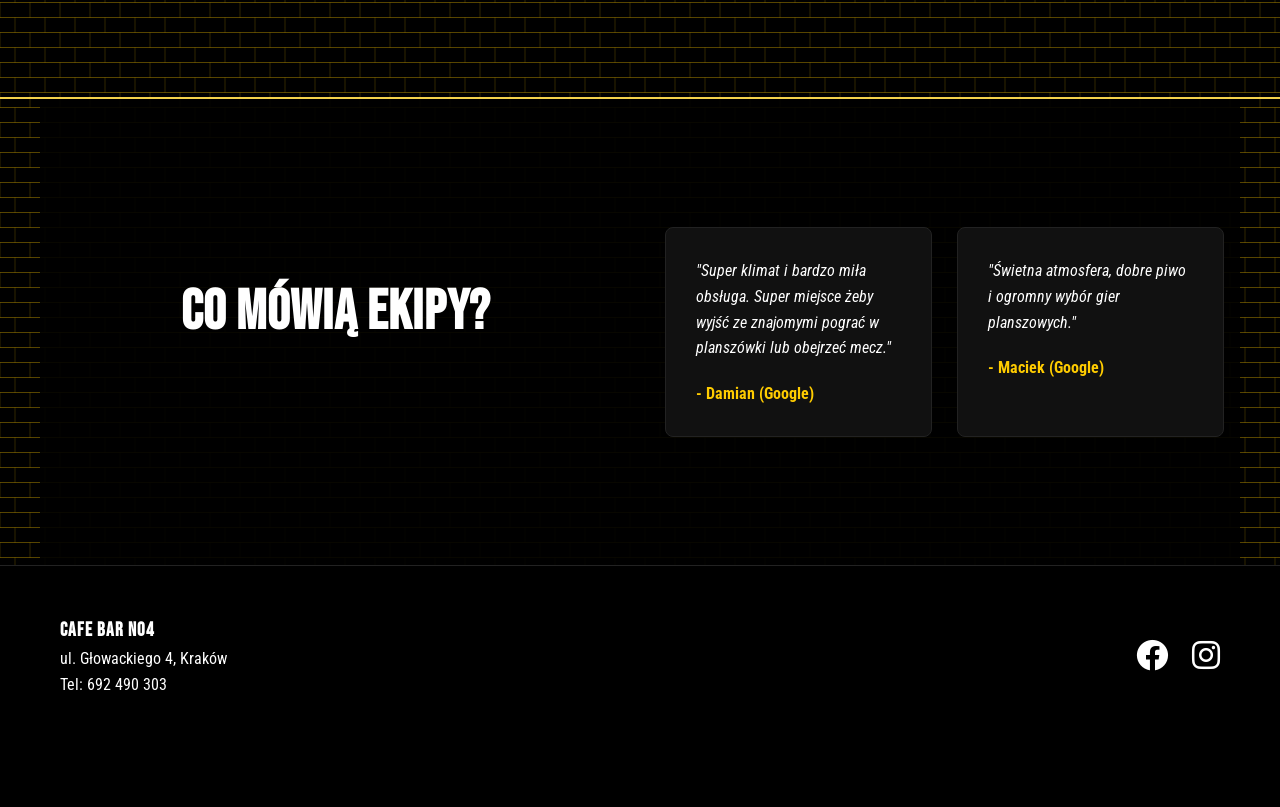
==== commit 88215939: "changed" ====
--- a/index.html
+++ b/index.html
@@ -4,8 +4,31 @@
     <meta charset="UTF-8">
     <meta name="viewport" content="width=device-width, initial-scale=1.0, maximum-scale=1.0, user-scalable=no">
     <title>Gdzie na mecz w Krakowie? Cafe Bar No4 - Sport, Piwo i Planszówki</title>
-    <meta name="description" content="Cafe Bar No4 Kraków (ul. Głowackiego 4). Najlepsze miejsce na mecz live, rzemieślnicze piwo i 50+ planszówek. Sprawdź co dzisiaj transmitujemy!">
-    
+    <meta name="description" content="Cafe Bar No4 w Krakowie (Bronowice, ul. Głowackiego 4) – mecze na żywo, piwo rzemieślnicze, zapiekanki i planszówki. Idealne miejsce na wieczór ze znajomymi. Sprawdź transmisje i rezerwacje!">
+    <meta name="keywords" content="bar sportowy Kraków, mecze na żywo Kraków, gdzie obejrzeć mecz Kraków, Bronowice bar, piwo rzemieślnicze Kraków, zapiekanki Kraków, planszówki Kraków, pub Kraków Bronowice, transmisje sportowe Kraków">
+    <meta name="robots" content="index, follow">
+    <meta name="author" content="Cafe Bar No4">
+
+    <!-- GEO -->
+    <meta name="geo.region" content="PL-MA">
+    <meta name="geo.placename" content="Kraków Bronowice">
+    <meta name="geo.position" content="50.081;19.900"> 
+    <meta name="ICBM" content="50.081, 19.900">
+
+    <!-- Open Graph (Facebook / social) -->
+    <meta property="og:title" content="Cafe Bar No4 – Mecze na żywo, piwo i planszówki | Kraków Bronowice">
+    <meta property="og:description" content="Najlepszy bar sportowy w Bronowicach. Mecze na żywo, kraftowe piwo, zapiekanki i stosy planszówek.">
+    <meta property="og:type" content="restaurant">
+    <meta property="og:locale" content="pl_PL">
+
+    <!-- Twitter -->
+    <meta name="twitter:card" content="summary_large_image">
+    <meta name="twitter:title" content="Cafe Bar No4 Kraków – Mecze, piwo i planszówki">
+    <meta name="twitter:description" content="Sprawdź gdzie obejrzeć mecz w Krakowie. Bronowice – piwo, zapiekanki i planszówki w jednym miejscu.">
+
+    <!-- CANONICAL -->
+    <link rel="canonical" href="https://cafeno4.pl/">
+
     <link href="https://fonts.googleapis.com/css2?family=Bebas+Neue&family=Roboto+Condensed:wght@400;700&display=swap" rel="stylesheet">
     <link rel="stylesheet" href="https://cdnjs.cloudflare.com/ajax/libs/font-awesome/6.0.0/css/all.min.css">
     <link href="https://unpkg.com/aos@2.3.1/dist/aos.css" rel="stylesheet">
@@ -16,6 +39,49 @@
     <link rel="apple-touch-icon" sizes="180x180" href="favicon/apple-touch-icon.png" />
     <link rel="manifest" href="favicon/site.webmanifest" />
 
+    <script type="application/ld+json">
+    {
+        "@context": "https://schema.org",
+        "@type": "BarOrPub",
+        "name": "Cafe Bar No4",
+        "image": "https://cafeno4.pl/favicon/favicon-96x96.png",
+        "@id": "https://cafeno4.pl",
+        "url": "https://cafeno4.pl",
+        "telephone": "+48692490303",
+        "address": {
+            "@type": "PostalAddress",
+            "streetAddress": "ul. Głowackiego 4",
+            "addressLocality": "Kraków",
+            "postalCode": "30-085",
+            "addressCountry": "PL"
+        },
+        "geo": {
+            "@type": "GeoCoordinates",
+            "latitude": 50.081,
+            "longitude": 19.900
+        },
+        "servesCuisine": ["zapiekanki", "bar food"],
+        "priceRange": "$",
+        "servesBeer": true,
+        "amenityFeature": [
+            {
+                "@type": "LocationFeatureSpecification",
+                "name": "Transmisje sportowe",
+                "value": true
+            },
+            {
+                "@type": "LocationFeatureSpecification",
+                "name": "Planszówki",
+                "value": true
+            }
+        ],
+        "sameAs": [
+            "https://facebook.com/",
+            "https://instagram.com/"
+        ]
+    }
+    </script>
+
     <style>[data-aos] { opacity: 0; }</style>
 </head>
 <body>
@@ -26,6 +92,7 @@
             <div class="nav-desktop">
                 <a href="#sports">Mecze</a>
                 <a href="#about">O nas</a>
+                <a href="#hours">Godziny</a>
                 <a href="#map">Mapa</a>
                 <a href="tel:692490303" class="nav-phone">TEL: 692 490 303</a>
             </div>
@@ -47,11 +114,20 @@
         </div>
     </header>
 
-    <div class="info-strip">
-        <div class="strip-item"><i class="fas fa-tv"></i> TRANSMISJE LIVE</div>
-        <div class="strip-item"><i class="fas fa-dice"></i> PLANSZÓWKI</div>
-        <div class="strip-item"><i class="fas fa-beer"></i> ZIMNY KRAN</div>
-    </div>
+    <section class="features-strip">
+        <div class="container">
+            <h2 class="features-title">Co mamy dla Ciebie</h2>
+            <div class="feature-grid">
+                <div class="feature-item"><i class="fas fa-tv"></i>transmisje live</div>
+                <div class="feature-item"><i class="fas fa-dice"></i>planszówki</div>
+                <div class="feature-item"><i class="fas fa-wine-bottle"></i>duży wybór alkoholi</div>
+                <div class="feature-item"><i class="fas fa-beer"></i>czeskie piwa i chipsy</div>
+                <div class="feature-item"><i class="fas fa-bread-slice"></i>zapiekanki ze Skawiny</div>
+                <div class="feature-item"><i class="fas fa-circle"></i>bilard</div>
+                <div class="feature-item"><i class="fas fa-users"></i>imprezy okolicznościowe i spotkania służbowe</div>
+            </div>
+        </div>
+    </section>
 
     <section id="about" class="section container grid">
         <div class="about-text" data-aos="fade-right">
@@ -59,12 +135,34 @@
             <p>Szukasz miejsca, <strong>gdzie na piwo w Krakowie</strong> można wyjść ze znajomymi i czuć się jak u siebie? Cafe Bar No4 to Twój punkt obowiązkowy.</p>
             <p>Pytasz <strong>gdzie pograć w planszówki</strong>? Mamy szafę pełną tytułów. A gdy gra Twoja drużyna, nasze ekrany są do Twojej dyspozycji.</p>
             <p>Zgłodniejesz? Nie ma problemu - <strong>oryginalne zapiekanki ze Skawiny</strong> zaspokoją Twój apetyt.</p>
+            <p>Szukasz miejsca w Krakowie żeby zorganizować <strong>imprezę okolicznościową</strong>? Jesteśmy do Twojej dyspozycji.</p>
             <div class="address-box">
                 <i class="fas fa-map-marker-alt"></i> ul. Bartosza Głowackiego 4, 30-085 Kraków
             </div>
         </div>
         <div class="about-img" data-aos="fade-left">
             <img src="foto.jpg" alt="Wnętrze No4">
+        </div>
+    </section>
+
+    <section id="hours" class="section container hours-section">
+        <div class="hours-grid">
+            <div class="hours-card highlight-card" data-aos="fade-up" data-aos-delay="100">
+                <h2>Happy hours</h2>
+                <p class="happy-text">Codziennie 12:00 - 16:00</p>
+                <ul>
+                    <li>Zniżka na wybrane piwa</li>
+                    <li>Promocja dla grup przy rezerwacji</li>
+                </ul>
+                <p>Idealny czas na start wieczoru z meczem i znajomymi.</p>
+            </div>
+            <div class="hours-card" data-aos="fade-up">
+                <h2>Godziny otwarcia</h2>
+                <ul>
+                    <li>Codziennie: 12:00 - 23:00...</li>
+                    <li>... a w przypadku niektórych wydarzeń dużo dłużej.</li>
+                </ul>
+            </div>
         </div>
     </section>
 
--- a/style.css
+++ b/style.css
@@ -50,7 +50,11 @@
 .btn-yellow:hover { transform: scale(1.05); background: white; border-color: white; }
 
 /* Info Strip */
-.info-strip { background: var(--yellow); color: black; display: flex; justify-content: space-around; padding: 20px 0; font-weight: bold; text-transform: uppercase; font-size: 0.9rem; }
+.features-strip { background: var(--yellow); color: black; padding: 50px 0; }
+.features-title { text-align: center; color: var(--black); font-size: 2.5rem; margin-bottom: 25px; text-transform: uppercase; letter-spacing: 1px; }
+.feature-grid { display: grid; grid-template-columns: repeat(3, minmax(0, 1fr)); gap: 18px; }
+.feature-item { background: rgba(0,0,0,0.06); border: 1px solid rgba(0,0,0,0.12); border-radius: 10px; padding: 18px 20px; display: flex; align-items: center; gap: 12px; font-weight: 700; text-transform: uppercase; font-size: 0.95rem; }
+.feature-item i { width: 28px; height: 28px; display: inline-flex; align-items: center; justify-content: center; font-size: 1.15rem; color: var(--black); }
 
 /* Grid & About */
 .grid { display: grid; grid-template-columns: 1fr 1fr; gap: 50px; align-items: center; padding: 128px 16px; background-color: rgba(0,0,0,0.9); }
@@ -58,6 +62,19 @@
 .about-text p { margin-bottom: 8px; }
 .address-box { background: var(--grey); padding: 15px; border-left: 4px solid var(--yellow); margin-top: 25px; font-weight: bold; font-size: 1.1rem; }
 .about-img img { width: 100%; border-radius: 8px; box-shadow: 15px 15px 0 var(--yellow); }
+
+.hours-section { padding-top: 32px; }
+.hours-grid { display: grid; grid-template-columns: repeat(2, minmax(0, 1fr)); gap: 30px; align-items: start; }
+.hours-card { padding: 30px; border-radius: 12px; box-shadow: 0 12px 30px rgba(0,0,0,0.4); }
+.hours-card h2 { color: var(--yellow); margin-bottom: 18px; font-size: 2.4rem; }
+.hours-card ul { list-style: none; margin-top: 15px; margin-bottom: 20px; padding-left: 0; }
+.hours-card li { margin-bottom: 12px; padding-left: 22px; position: relative; }
+.hours-card li::before { content: '\f00c'; font-family: 'Font Awesome 6 Free'; font-weight: 900; position: absolute; left: 0; top: 0; color: var(--yellow); }
+.hours-card p { margin-top: 10px; line-height: 1.7; }
+.highlight-card { background: var(--yellow); color: var(--black); border-color: var(--black); }
+.highlight-card h2 { color: var(--black); }
+.highlight-card ul li::before { color: var(--black); }
+.happy-text { font-size: 1.4rem; font-weight: 700; margin-bottom: 18px; }
 
 /* Matches */
 .match-grid { display: grid; grid-template-columns: repeat(auto-fit, minmax(280px, 1fr)); gap: 20px; }
@@ -95,10 +112,11 @@
 
 @media (max-width: 768px) {
     .grid { grid-template-columns: 1fr; }
+    .hours-grid { grid-template-columns: 1fr; }
     .hero h1 { font-size: 3.2rem; }
     .nav-desktop { display: none; }
     .mobile-cta { display: flex; }
-    .info-strip { flex-direction: column; text-align: center; gap: 12px; }
+    .feature-grid { grid-template-columns: 1fr; }
     .review-grid { grid-template-columns: 1fr; }
     .center { font-size: 2.5rem; }
 }
